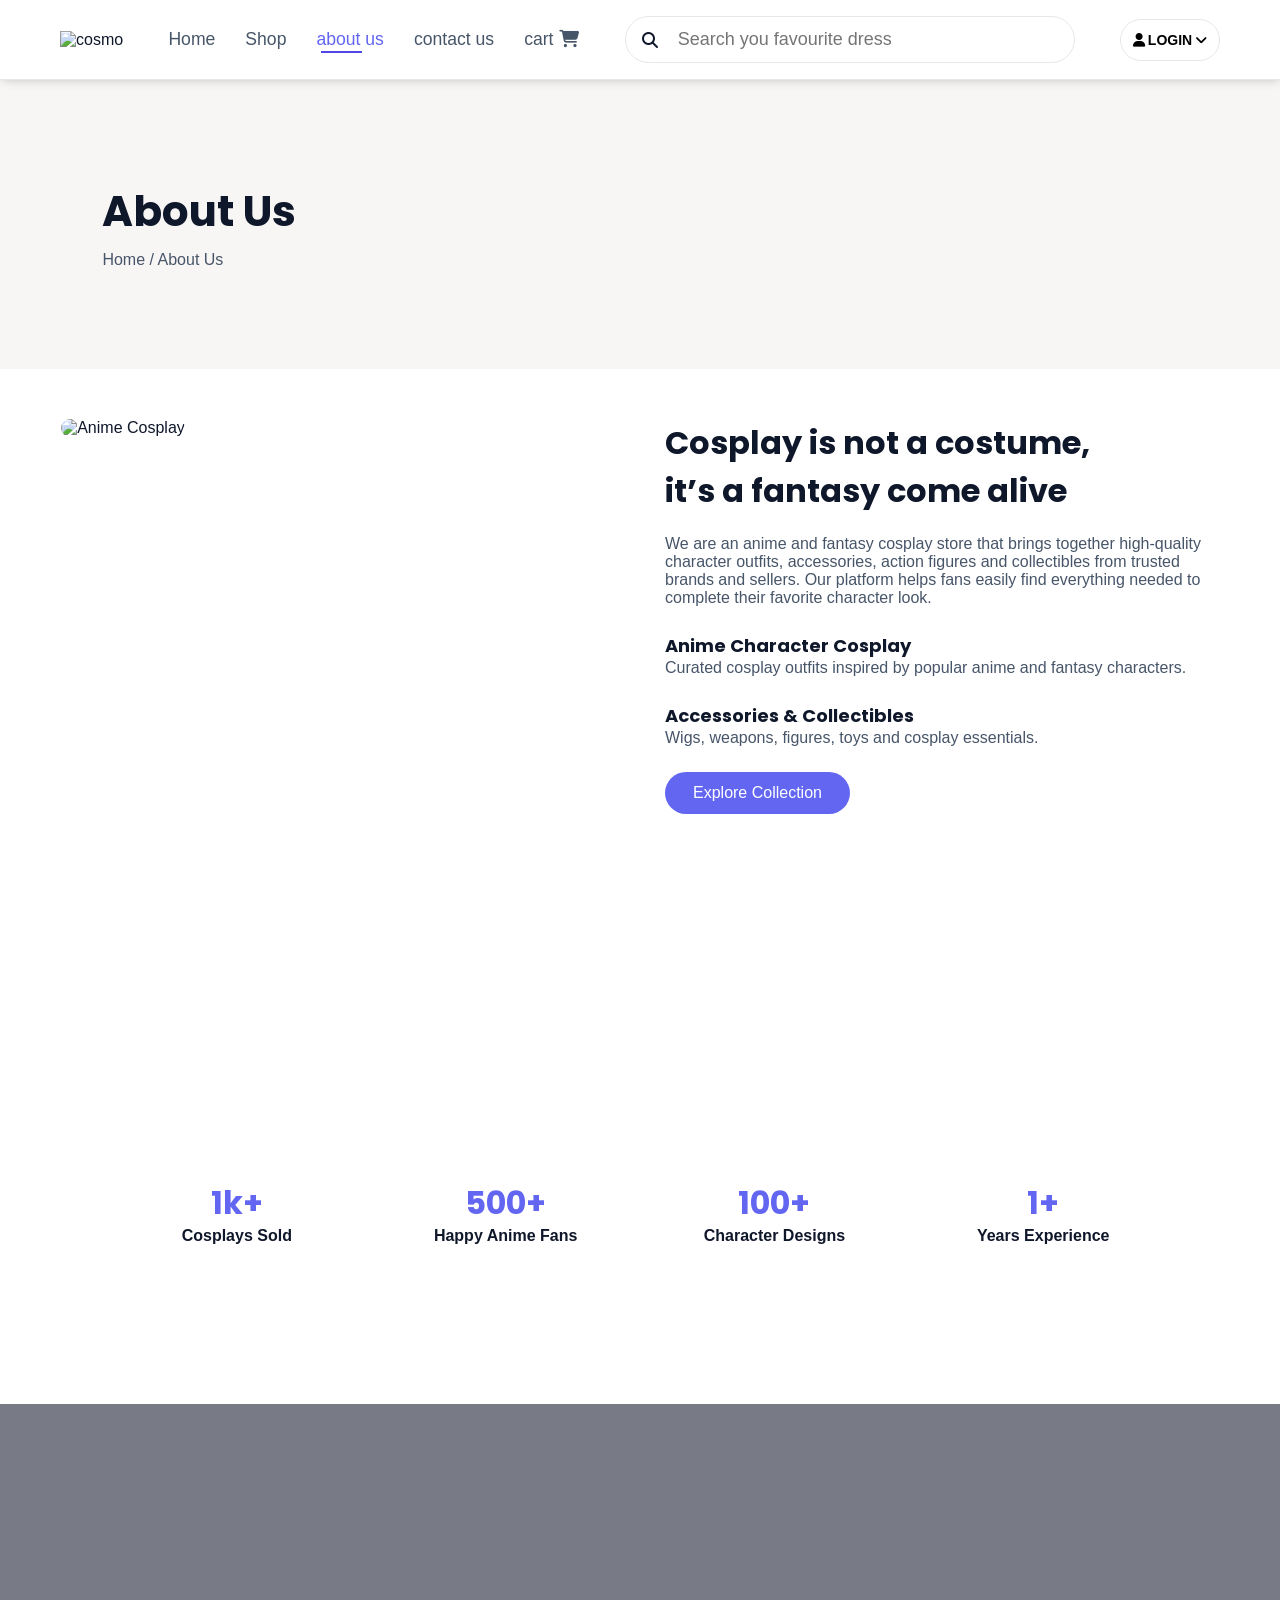
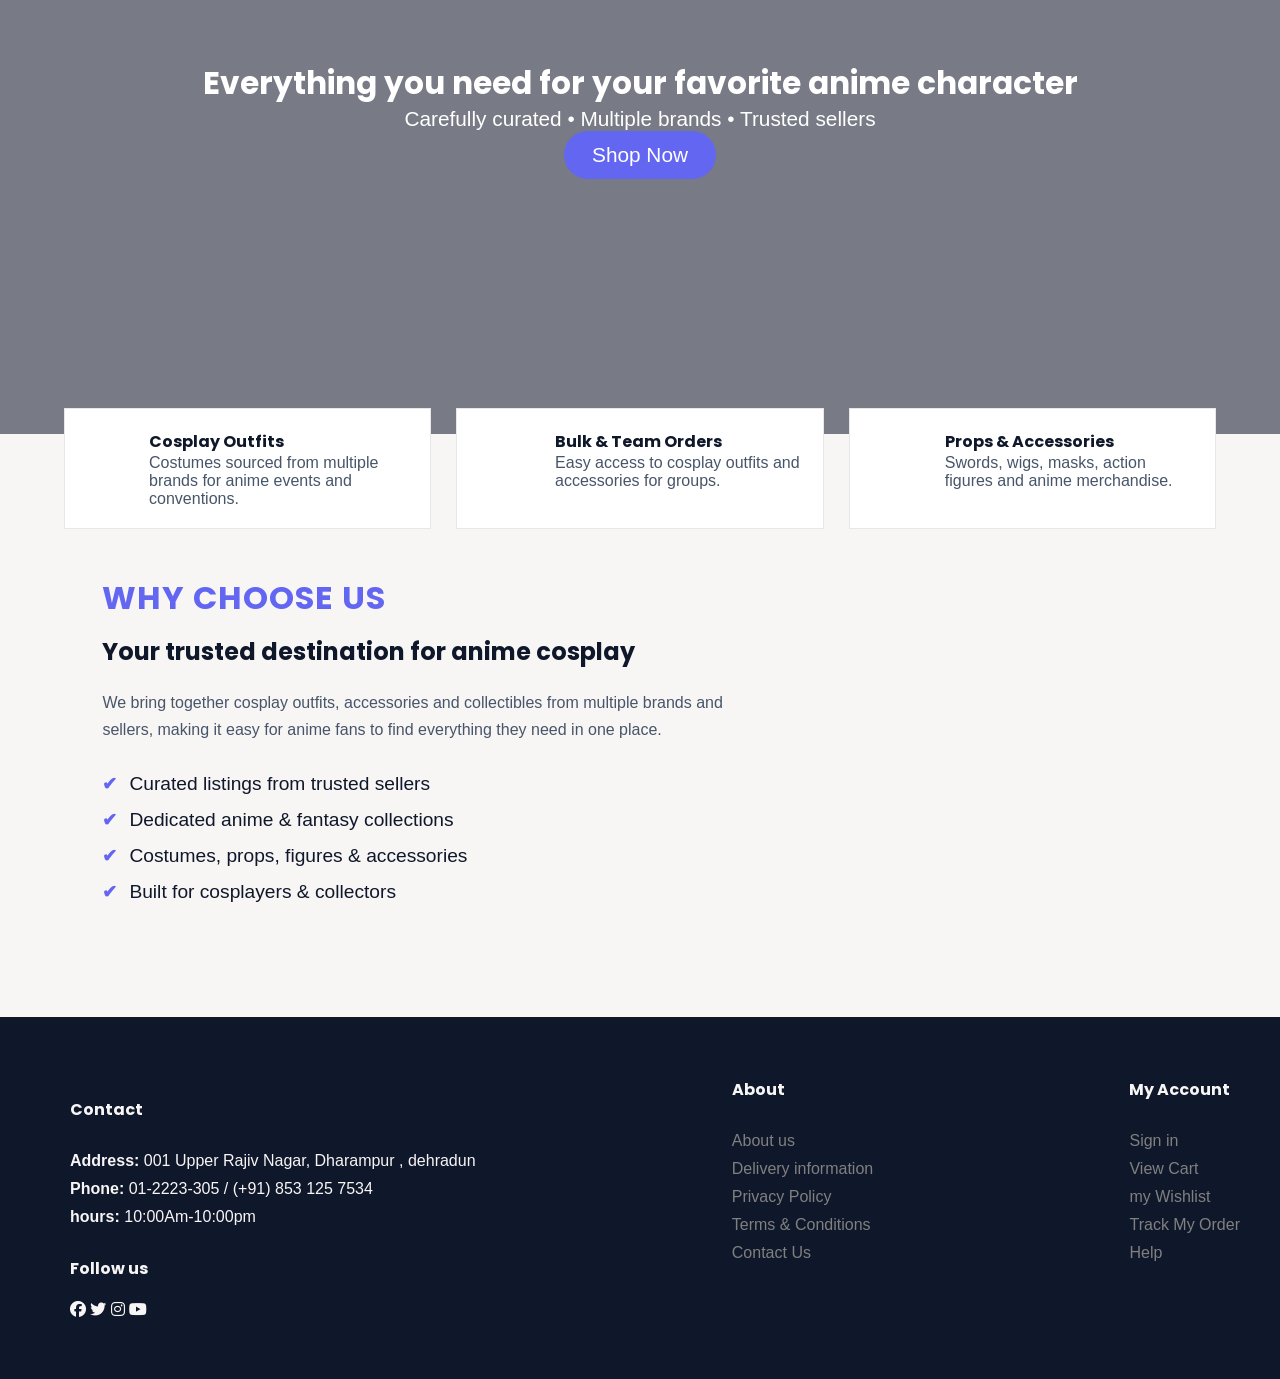
==== about.html @ eea88d0b "Add files via upload" ====
<!DOCTYPE html>
<html lang="en">
<head>
    <meta charset="UTF-8">
    <meta http-equiv="X-UA-Compatible" content="IE=edge">
    <meta name="viewport" content="width=device-width, initial-scale=1.0">
    <title>Document</title>
    
    <link rel="stylesheet" href="styles.css">
    <link rel="stylesheet" href="https://cdnjs.cloudflare.com/ajax/libs/font-awesome/6.4.0/css/all.min.css">
</head>
<body>
  <header>

    <!--Navbar-->
    <nav class="navbar flex">
        <div class="logo">
            <img src="images/cosmo.png" alt="cosmo">
        </div>
        <div class="navcontent">
            <ul class="flex">
             <li><a href="index.html">Home</a></li>
             <li class="dropdown">
              <a href="shop.html">Shop</a>
             <ul class="dropdown-menu">
              <li><a href="shop.html?category=men">Men</a></li>
              <li><a href="shop.html?category=women">Women</a></li>
              <li><a href="shop.html?category=figures">Action Figures</a></li>
              <li><a href="shop.html?category=others">wigs</a></li>
              <li><a href="shop.html?category=others">weapons</a></li>
            </ul>
         </li>                 
             <li><a class="active" href="about.html">about us</a></li>
             <li><a href="contact.html">contact us</a></li>
             <li><a href="cart.html">cart<i class="fa-solid fa-cart-shopping"></i></a></li>
           
            </ul>
        </div>
        <div class="searchbar flex">
            <i class="fa-solid fa-magnifying-glass"></i>
            <input type="text" placeholder="Search you favourite dress">
        </div>

        <div class="user-login">
            <button class="signin-btn btn-normal">
               <i class="fa-solid fa-user"></i>
               Login 
               <i class="fa-solid fa-angle-down"></i>
              </button>
              <div class="signin-content">
                <div class="signup flex">
                  <p>New customer?</p>
                  <button class="btn-normal power-btn">Sign up</button>
                </div>
               </div>
              </div>
              <div class="hamburger">
                <img src="images/hamburger.svg" alt="">
              </div>
    </nav>

</header>
     
<!-- ABOUT HERO -->
<section class="about-hero">
  <h1>About Us</h1>
  <p><a href="index.html"> Home </a>/ <a href="about.html"> About Us</a></p>
</section>

<!-- ABOUT INTRO -->
<section class="about-main-container">
  <div class="about-main">
  <div class="about-image">
    <img src="images/aboutus-img.png" alt="Anime Cosplay">
  </div>
  <div class="about-text">
    <h2>Cosplay is not a costume,<br>it’s a fantasy come alive</h2>

    <p>
      We are an anime and fantasy cosplay store that brings together
      high-quality character outfits, accessories, action figures and
      collectibles from trusted brands and sellers.
      Our platform helps fans easily find everything needed to complete
      their favorite character look.
    </p>

    <div class="about-features">
      <div>
        <h3>Anime Character Cosplay</h3>
        <p>Curated cosplay outfits inspired by popular anime and fantasy characters.</p>
      </div>
      <div>
        <h3>Accessories & Collectibles</h3>
        <p>Wigs, weapons, figures, toys and cosplay essentials.</p>
      </div>

    <a href="shop.html" class="about-btn">Explore Collection</a>
  </div>
  </div>
</div>
</section>

<!-- STATS -->
<section class="about-stats">
  <div>
    <h2>1k+</h2>
    <p>Cosplays Sold</p>
  </div>
  <div>
    <h2>500+</h2>
    <p>Happy Anime Fans</p>
  </div>
  <div>
    <h2>100+</h2>
    <p>Character Designs</p>
  </div>
  <div>
    <h2>1+</h2>
    <p>Years Experience</p>
  </div>
</section>

<!-- SERVICES -->
<section class="about-services">
  <div class="services-banner">
    <h2>Everything you need for your favorite anime character</h2>
    <p>Carefully curated • Multiple brands • Trusted sellers</p>
    <a href="shop.html" class="about-btn">Shop Now</a>
  </div>

  <div class="services-cards">
    <div class="service-card">
      <div class="service-image">
        <img src="images/f4.png" alt="">
      </div>
      <div>
        <h3>Cosplay Outfits</h3>
        <p>Costumes sourced from multiple brands for anime events and conventions.</p>
        
      </div>
    </div>
    
    <div class="service-card">
      <div class="service-image">
        <img src="images/f4.png" alt="">
      </div>
      <div>
      <h3>Bulk & Team Orders</h3>
      <p>Easy access to cosplay outfits and accessories for groups.</p>
    </div>
    </div>
    
    <div class="service-card">
      <div class="service-image">
        <img src="images/f4.png" alt="">
      </div>
      <div>
        <h3>Props & Accessories</h3>
        <p>Swords, wigs, masks, action figures and anime merchandise.</p>

      </div>
    </div>
    
  </div>
</section>

<!-- WHY CHOOSE US -->
<section class="why-choose-split">
  <div class="why-content">
    <h4>WHY CHOOSE US</h4>
    <h2>Your trusted destination for anime cosplay</h2>

    <p>
      We bring together cosplay outfits, accessories and collectibles
      from multiple brands and sellers, making it easy for anime fans
      to find everything they need in one place.
    </p>

    <ul class="why-points">
      <li>
        <span>✔</span>
        Curated listings from trusted sellers
      </li>
      <li>
        <span>✔</span>
        Dedicated anime & fantasy collections
      </li>
      <li>
        <span>✔</span>
        Costumes, props, figures & accessories
      </li>
      <li>
        <span>✔</span>
        Built for cosplayers & collectors
      </li>
    </ul>
  </div>
</section>


<!-- TEAM -->
<!-- <section class="about-team">
  <h2>Managed by anime enthusiasts</h2>

  <div class="team-grid">
    <div class="team-member">
      <img src="images/2 (1).png">
      <h3>Akira</h3>
      <p>Product Curation</p>
    </div>
    <div class="team-member">
      <img src="images/3 (1).png">
      <h3>Yuki</h3>
      <p>Cosplay Styling Support</p>
    </div>
    <div class="team-member">
      <img src="images/1 (1).png">
      <h3>Rohan</h3>
      <p>Accessories & Props Management</p>
    </div>
    <div class="team-member">
      <img src="images/2 (1).png">
      <h3>Akira</h3>
      <p>Product Curation</p>
    </div>
  </div>
  
</section> -->

<footer class="section-padding">
  
  <div class="col">
    <img src="images/cosmo.png" alt="">
  <h4>Contact</h4>
  <p><strong>Address:</strong> 001 Upper Rajiv Nagar, Dharampur , dehradun</p>
 <p><strong>Phone:</strong> 01-2223-305  / (+91) 853 125 7534</p>
 <p><strong>hours:</strong> 10:00Am-10:00pm</p>
 
 <div class="follow">
   <h4>Follow us</h4>
   <div class="icons">
     <i class="fab fa-facebook"></i>
     <i class="fab fa-twitter"></i>
     <i class="fab fa-instagram"></i>
     <i class="fab fa-youtube"></i>
    </div>
  </div>

</div>

<div class="col">
  <h4>About</h4>
  <a href="about.html">About us</a>
  <a href="#">Delivery information</a>
  <a href="#">Privacy Policy</a>
  <a href="#">Terms & Conditions</a>
  <a href="contact.html">Contact Us</a>
</div>
<div class="col">
  <h4>My Account</h4>
  <a href="#">Sign in</a>
  <a href="cart.html">View Cart</a>
  <a href="#">my Wishlist</a>
  <a href="#">Track My Order</a>
  <a href="#">Help</a>
</div>

</footer>

</body>
<script src="script.js"></script>
</html>
---- styles.css ----
@import url('https://fonts.googleapis.com/css2?family=Poppins:wght@300;400;500;600;700&display=swap');

*{
    margin: 0;
    padding: 0;
    box-sizing: border-box;
}
/* :root{
    --bg-main:#ffffff; 
    --bg-section:#f1f4f7;
    --text-main:  #0f172a; 
    --text-secondary: #475569;
    --accent:#7c3aed;
    --accent-hover: #6d28d9;
    --border:#c2c5c7;
} */
:root {
       --white:#ffff;

    --bg-main: #f8f5f5;
    --bg-section: #e9e9ecc7;
    
    --text-main: #0f172a;
    --text-secondary: #475569;
  
    --accent: #6366f1;        /* soft indigo */
    --accent-hover: #4f46e5;
  
    --border: #e5e7eb;
  }
  

body{
    background-color: var(--bg-main);
    color: var(--text-main);
    font-family: 'Inter',sans-serif;
}
a{
    color: var(--text-secondary);
    text-decoration: none;
}
a:hover{
color: var(--accent-hover);
}
h1,h2,h3,h4{
    font-family: 'Poppins',sans-serif;}

.section-padding{
    padding: 40px;
}
.flex{
    display: flex;
    align-items: center;
}
.justifycontent{
    justify-content: center;
}
.power-btn{
    background-color: var(--accent);
    color: var(--bg-main);
}
.btn-normal {
  min-width: 80px;
  padding: 12px;
  border-radius: 12px;
  font-size: 14px;
  font-weight: 600;
  cursor: pointer;
  text-transform: uppercase;
  transition: 0.3s ease;
  border: 1px solid var(--border);
  background-color: var(--bg-main);
  outline: 0;
}
.btn-normal:hover{
    border: 1px solid var(--accent-hover);
    color: var(--white);
}
header{
    position:sticky;
    top: 0;
    z-index: 1000;
    box-shadow: 1px 1px 10px -2px rgb(0 0 0 / 25%);

}
.navbar{
    width: 100%;
    height: 80px;
    justify-content: space-between;
    background-color: var(--white);
    border-bottom: 1px solid var(--border);
    padding: 0px 60px;
}

.logo img{
    width: 100px;
}
.searchbar{
    max-width: 450px;
    flex: 1;
    gap: 10px;
    padding: 12px 16px;
    border: 1px solid var(--border);
    border-radius: 30px;
    background-color: var(--white);
  }
  .searchbar input{
    flex: 1;
    outline:0;
    border:0;
    font-size: 18px;
    padding-left: 10px;
  }
  .navcontent ul{
    width: 100%;
    gap: 30px;
  }
  .navbar ul li{
    list-style: none;
    font-size: 1.1rem;
    font-weight: 500;
  }
  .navbar ul li a:hover,
  .navbar ul li a.active{
    color: var(--accent);
  }
  .navbar ul li a{
    position: relative;  
  }
  .navbar ul li a.active::after,
  .navbar ul li a:hover::after{
    width: 60%;
    content: "";
    height: 2px;
    background-color: var(--accent-hover) ;
    position: absolute;
    bottom: -4px;
    left: 5px;
  }
  
  .navbar .fa-cart-shopping{
    margin-left: 6px;
  }
  .user-login{
    position: relative;
  }
  
  /* dropdown base */
  .dropdown {
    position: relative;
  }
  
  /* menu */
  .dropdown-menu {
    position: absolute;
    top: 100%;
    left: 0;
    background: #fff;
    min-width: 200px;
    padding: 10px 0;
    border-radius: 10px;
    box-shadow: 0 12px 25px rgba(0,0,0,0.12);
    
    opacity: 0;
    visibility: hidden;
    transform: translateY(12px);
    transition: 0.25s ease;
    z-index: 999;
  }
  
  /* links */
  .dropdown-menu li a {
    display: block;
    padding: 10px 18px;
    color: #333;
  white-space: nowrap;
}

.dropdown-menu li a:hover {
  background: #f5f5f5;
}

/* show on hover */
.dropdown:hover .dropdown-menu {
  opacity: 1;
  visibility: visible;
  transform: translateY(0);
}

.signin-btn{
  width: 100px;
  display: flex;
  justify-content: space-between;
  border-radius: 50px;
  align-items: center;
  background-color: var(--white);
}
.signin-content{
  width: 250px;
  display: flex;
    flex-direction: column;
    padding: 10px;
    background-color: var(--bg-main);
    position: absolute;
    right: 0px;
    min-height: 100px;
    border-radius: 5px;

    opacity: 0;
    visibility: hidden;
    transform: translateY(-10px);
    transition: opacity 0.3s ease,transform 0.3 ease;
}
.user-login:hover .signin-content {
    opacity: 1;
    visibility: visible;
    transform: translateY(0);
}
.signin-content .signup{
    justify-content: space-between;
}
.signin-content .signup p{
font-size: 16px;

}
.hamburger{
  display: none;
}


  /* HERO SECTION */
.hero-container {
  width: 100%;
  min-height: 85vh;
  background: linear-gradient(
    135deg,
    #f8f5f5 0%,
    rgba(99, 101, 241, 0.61) 100%
  );
  display: flex;
  align-items: center;
  justify-content: center;
  position: relative;
}

.hero {
  width: 100%;
  height: 100%;
  display: flex;
  align-items: center;
  justify-content: space-between;
  gap: 40px;
  padding: 0 8%;
}

.hero-content {
  flex: 1;
}

.hero-content h2 {
  font-size: 28px;
  font-weight: 500;
  color: #6366f1;
  margin-bottom: 10px;
  text-transform: uppercase;
  letter-spacing: 1px;
}

.hero-content h1 {
  font-size: 52px;
  font-weight: 700;
  color: #0f172a;
  margin-bottom: 20px;
}

.hero-content p {
  font-size: 16px;
  color: #475569;
  line-height: 1.6;
  margin-bottom: 30px;
  max-width: 450px;
}
.hero-content button{
background-color: var(--accent);
color: var(--white);
}

.btn-normal:hover {
  background: #4f46e5;
  transform: translateY(-3px);
}

/* RIGHT IMAGE */
.hero-model {
  flex: 1;
  display: flex;
  justify-content: center;
}

.hero-model img {
  width: 100%;
  max-width: 450px;
  height: auto;
  object-fit: contain;
}
.hero-marquee {
  position: absolute;
  bottom: 15px;
  width: 100%;
  overflow: hidden;
  background: rgba(99, 101, 241, 0.068);
  border-top: 1px solid var(--border);
  padding: 10px 0;
}

.marquee-content {
  display: inline-block;
  white-space: nowrap;
  animation: scroll 18s linear infinite;
  font-size: 14px;
  color: var(--text-main);
  letter-spacing: 1px;
}

@keyframes scroll {
  from {
    transform: translateX(100%);
  }
  to {
    transform: translateX(-100%);
  }
}


/* .hamburger{
  display: none;
} */
.hamburger img{
  width: 100%;
}

  .category-container{
      background-color: var(--bg-section);
      width: 100%;
      height: 60vh;
      text-align: center;
      overflow: hidden;    
      position: relative;
    }
.category-viewport{
        width: 100%;
        height: 100%;
        overflow-x: hidden;
}
    .category-container h2{
        font-size: 2rem;
        color: var(--accent);
    }
    .categories{
        width: 100%;
        display: flex;
        align-items: center;
        justify-content: center;
        gap: 20px;
        flex-wrap: nowrap;  /* 🔥 ensures no wrapping */
        transition: transform 0.6s ease;
        padding: 20px 0px;
    }
    
    .cat-card{
        width: 250px;
    height: 250px;
    overflow: hidden;
    position: relative;
    flex-shrink: 0;
    transition: transform 0.3s ease;
}
.cat-card:hover{
    transform: translateY(-5px);
    box-shadow: 3px 15px 10px rgba(0, 0, 0, 0.548);
}
.cat-card:hover h4{
backdrop-filter: none;
}
.cat-card img{
    width: 100%;
    height: 100%;
    object-fit: cover;
    display: block;
}
.cat-card h4{
    bottom: 4px;
    width: 100%;
    background-color: #f1f4f738;
    backdrop-filter: blur(2px);
    font-size: 1.5rem;
    padding: 20px 0px;
    position: absolute;
    font-weight: bold;
}
.enter {
transform: translateX(100%);
}
.active {
    transform: translateX(0);
  }
.exit{
    transform: translateX(-100%);
}
.jump-btns{
    position: absolute;
    bottom: 20px;
    left: 45%;
    display: flex;
    align-items: center;
    justify-content: center;
    gap: 10px;
}
.jump-btns button{
    width: 20px;
    height: 20px;
    border-radius: 50%;
    border: 1px solid var(--border);
    background: var(--bg-main);
    transition: background-color 0.4 ease;
}
.jump-btns button.active-btn{
    background-color: grey;
}


/* ===============================
   PRODUCT SECTION LAYOUT
================================ */

#product-section {
    width: 100%;
    display: flex;
    flex-direction: column;
    gap: 2rem;
    background-color: var(--bg-main);
  }
  
  #product-section > h2 {
    font-size: 2rem;
  }
  
  #product-section > h2 span {
      font-size: 1rem;
    color: #ff8d00;
  }
  
  /* ===============================
     MAIN CONTAINER (30% / 70%)
  ================================ */
  
  #product-section .product-container {
    width: 100%;
    height: 125vh;
    display: grid;
    grid-template-columns: 1.5fr 4fr;
    gap: 20px;
  }
  
  /* ===============================
     POSTER COLUMN (30%)
  ================================ */
  
  #product-section .poster {
    display: flex;
    flex-direction: column;
    gap: 1.5rem;
    padding: 20px;
  }
  
  #product-section .subposter {
    background: linear-gradient(135deg, #1c1c1c, #3a3a3a);
    color: #fff;
    border-radius: 18px;
    padding: 2rem;
    position: relative;
    overflow: hidden;
    flex: 1;
  }
  #product-section .subposter:hover button{
      background-color: var(--accent-hover);
      color: var(--bg-main);
      border: 0;
      outline: 0;
  }
  #product-section .subposter2 {
    background: linear-gradient(135deg, #7b2ff7, #f107a3);
    text-align: center;
    display: flex;
    flex-direction: column;
    justify-content: center;
    font-size: 1.8rem;
  }
  
  #product-section .poster-image img {
    width: 210px;
    position: absolute;
    right: -4%;
    bottom: 0;
  }
 
  .poster-content{
      position: absolute;
      z-index: 1;
  }
.subposter h1 {
    font-size: 3.5rem;
    opacity: 0.5;
  }
  
  .poster-content h2 {
    font-size: 1.6rem;
  }
  
  .poster-content span {
    color: rgb(250, 11, 11);
  }
  
  .poster-content p {
    margin: 0.5rem 0 1rem;
    opacity: 0.9;
  }
  
  /* ===============================
     PRODUCTS COLUMN (70%)
  ================================ */
  
  #product-section .products {
    height: 100%;
    padding: 10px;
    border-radius: 30px;
    overflow-x: hidden;
    position: relative;
  }
  .slide-btns{
      position: absolute;
      top: 40%;
      right: 0;
      display: flex;
      flex-direction: column;
      gap: 10px;
  }
  .slide-btns button{
      width: 30px;
      height: 30px;
      border-radius: 50%;
      border: 0;
      background-color: var(--accent-hover);
      color: var(--bg-main);
  }

  /* 4 PRODUCTS PER ROW */
  #product-section .subcontainer {
    display: grid;
    grid-template-columns: repeat(3, 1fr);
    gap: 1rem;
    padding: 10px;
    align-items: stretch;
    transition: transform 1s ease;
  }
  
  /* ===============================
     PRODUCT CARD (UNCHANGED STRUCTURE)
  ================================ */
  
  .product-card {
    width: 260px;
    min-width: 200px;
    min-height: 200px;
    height: 380px;
  
    display: flex;
    flex-direction: column;  
    /* background-color: rgb(252, 247, 247); */
    /* box-shadow: 20px 20px 34px rgb(0 0 0 / 6%); */
    border: 1px solid var(--border);
    
    position: relative;
    transition: transform 0.5s ease, box-shadow 1 ease;
}
.product-card:hover{
  transform: translateY(-5px);
    box-shadow: 5px 10px 10px var(--border);
    cursor: pointer;
}

   
  
  /* IMAGE */
  .product-card .product-image {
    height: 65%;
    /* padding: 10px; */
    overflow: hidden;
  }
  
  .product-card img {
    width: 100%;
    height: 100%;
    object-fit: cover;
    transition: 0.4s ease;

  }
  .product-card:hover img{
  transform: scale(1.05);
  }
  /* CONTENT */
  .product-card .product-content {
    height: 45%;
    display: flex;
    flex-direction: column;
    padding: 10px;
    gap: 4px;
  }
  
  .product-card .product-content h6 {
    font-size: 14px;
    color: #777;
  }
  .product-content span,
  .item-card p span{
    font-size: 14px;
    text-decoration: line-through;
    color: red;
    display: inline-block;
    margin-right: 5px;
  }
  .product-card .product-content .star {
    display: flex;
    align-items: center;
    gap: 3px;
    padding: 5px 0px;
  }
  .star .fa-star{
 font-size: 12px;
  }
  
  .product-card .product-content h4 {
    font-size: 1rem;
  }
  
  /* BUTTONS */
  .product-card .btns {
    display: flex;
    gap: 5px;
    position: absolute;
    bottom: 5px;
    left: 5%;
    width: 90%;
  }
  
  .product-card .btns button {
    flex: 1;
    padding: 10px 0px;
    font-size: 0.8rem;
  }
  .product-card .btns button:nth-child(1) {
background-color: #ff8c0080;
  }
  
  .product-card button:hover {
    border: 0;
    background-color: #ff8c0080;
  }
  
               

.banner{
    background:url("images/cosmo-banner.jpg");
    background-position: 0 75%;
    background-repeat: no-repeat;
    background-size: cover;
    height: 50vh;
    margin: 0px 20px 40px;
    border-radius: 30px;
    display: flex;
    justify-content: center;
    align-items: center;
    text-align: center;
}

.banner .banner-content{
    width: 70%;
    display: flex;
    flex-direction: column;
    gap: 10px;
}
.banner .banner-content h1{
    font-family: 'Poppins' sans-serif;
    font-size: 3rem;
    font-weight: 700;
    color: var(--bg-main);
}
.banner .banner-content p{
    font-size: 1.3rem;
    font-weight: 500;
    color: var(--bg-section);
}
.banner:hover button{
background-color: var(--accent-hover);
    color: var(--bg-main);
    border: 0;
}

/* Newsletter Section */
.newsletter-section {
  display: flex;
  align-items: center;
  justify-content: space-around;
  /* background: linear-gradient(135deg, #b43aed, #1e1b4b); */
  background:rgba(99, 101, 241, 0.336);
  color: #fff;
  gap: 2rem;
  flex-wrap: wrap;
}

.newsletter-content {
  flex: 1;
  max-width: 500px;
}

.newsletter-content h2 {
  font-size: 2rem;
  margin-bottom: 1rem;
}

.newsletter-content p {
  font-size: 1rem;
  margin-bottom: 1.5rem;
  line-height: 1.5;
}

.newsletter-form {
  display: flex;
  gap: 0.5rem;
}

.newsletter-form input {
  flex: 1;
  padding: 0.8rem 1rem;
  border-radius: 8px;
  border: none;
  outline: none;
  font-size: 1rem;
}

.newsletter-form button {
  padding: 0.8rem 1.5rem;
  border: none;
  border-radius: 8px;
  background-color: #fff;
  color: #b43aed;
  font-weight: 600;
  cursor: pointer;
  transition: 0.3s;
}

.newsletter-form button:hover {
  background-color: #f3f3f3;
}

.newsletter-image {
  flex: 1;
  max-width: 200px;
  height: 50%;
  overflow: hidden;
  text-align: center;
}

.newsletter-image img {
  width: 100%;
  height: 100%;
  object-fit: cover;
  border-radius: 15px;
}

.section-title {
    color: #fff;
    font-size: 2.2rem;
    margin-bottom: 40px;
    text-align: center;
    letter-spacing: 1px;
}

#new-arrival {
  padding: 10px 20px 40px;
  text-align: start;
}

.section-title {
    font-size: 26px;
  color: var(--text-main);
  margin-bottom: 35px;
}

/* CONTAINER - FLEX (NO GRID) */
.newproduct-container {
  display: flex;
  gap: 20px;
  flex-wrap: nowrap;
  overflow-x: hidden;
}

/* CARD */
.newproduct-card {
  flex-shrink: 0;
  width: 250px;              /* Smaller width */
  height: 400px;             /* Balanced height */
  background: var(--white);
  border: 1px solid var(--border);
  border-radius: 14px;
  overflow: hidden;
  position: relative;
  display: flex;
  flex-direction: column;
  transition: 0.3s ease;
}

.newproduct-card:hover {
  transform: translateY(-6px);
  box-shadow: 0 8px 20px rgba(0,0,0,0.08);
}

/* IMAGE (70%) */
.newproduct-image {
  height: 80%;
  overflow: hidden;
}

.newproduct-image img {
  width: 100%;
  height: 100%;
  object-fit: cover;
  transition: 0.4s ease;
  display: block;
}

.newproduct-card:hover img {
  transform: scale(1.05);
}

/* CONTENT (30%) */
.newproduct-content {
  height: 30%;
  padding: 12px;
  display: flex;
  flex-direction: column;
  justify-content: center;
}

.newproduct-content span {
  font-size: 12px;
  color: var(--text-secondary);
}

.newproduct-content h4 {
  font-size: 15px;
  color: var(--text-main);
  margin-top: 4px;
}

/* BADGE */
.badge {
  position: absolute;
  top: 10px;
  left: 10px;
  background: var(--accent);
  color: var(--white);
  font-size: 11px;
  padding: 4px 10px;
  border-radius: 20px;
  font-weight: 500;
}



footer{
    display: flex;
    justify-content: space-between;
    flex-wrap: wrap;
    padding: 20px 60px;
    background-color: var(--text-main);
    color: var(--bg-main);
  }
  footer .appbtn{
    display: flex;
    align-items: center;
    margin: 10px 0px;
    gap: 5px;
  }
  footer button{
  color: black;
  border: 1px solid #088178;
  border-radius: 3px;
  }
  footer .col{
    display: flex;
    flex-direction: column;
    align-items: flex-start;
    margin-bottom: 20px;
    margin-left: 30px;
    gap: 10px;
  }
  footer img{
    width: 100px;
    margin-bottom: 10px;
  }
  footer a{
    text-decoration: none;
    color: grey;
  }
  footer h4{
    margin: 20px 0px;
  }
  footer .copyright{
    width: 100%;
    text-align: center;
    margin-top: 30px;
  }

/* =====================================================
   TABLET RESPONSIVE (max-width: 992px)
   Layout changes happen here
===================================================== */
@media (max-width: 992px) {

  .section-padding {
    padding: 30px;
  }

  /* NAVBAR */
  .navbar {
    padding: 0 30px;
  }

  .searchbar {
    display: none;
  }

  .navcontent ul {
    gap: 20px;
  }

  /* HERO */
  .hero-container{
    min-height: 40vh;
  }
  .hero {
    padding: 40px;
    gap: 25px;
  }

  .hero-content h1 {
    font-size: 38px;
  }

  .hero-content h2 {
    font-size: 22px;
  }

  .hero-content p {
    font-size: 15px;
  }

  .hero-model img {
    max-width: 350px;
  }
  .hero-marquee {
bottom: 0;
padding: 0;
  }
  /* CATEGORY */
  .category-container {
    height: auto;
    padding: 10px;
  }
  .categories{
    justify-content: start;
  }
  .cat-card {
    width: 200px;
    height: 200px;
  }

  .cat-card h4 {
    font-size: 1.2rem;
  }
  .jump-btns{
    bottom: 0;
  }

  /* PRODUCT SECTION */
  #product-section .product-container {
    grid-template-columns: 1fr;
    height: auto;
  }
  #product-section .poster {
    display: flex;
    height: 40vh;
  }
  #product-section .poster-image img {
    width: 260px;
    right: 5%;
  }
  .subposter h1 {
    font-size: 10.5rem;
  }
  #product-section .subposter2 {
    display: none;
  }

  #product-section .subcontainer {
    grid-template-columns: repeat(2, 1fr);
  }

  .product-card {
    width: 100%;
    height: 450px;
  }
  .product-card .product-image{
    height: 80%;
  }
  .product-card .product-content{
    height: 35%;
  }
  .product-card .product-content .star {
    display: none;
  }
  .slide-btns {
    position: absolute;
    right: 10px;
    bottom: 0px;
    top: unset;
    left: unset;
    flex-direction: row-reverse;
  } 
  /* BANNER */
  .banner {
    height: 40vh;
    background-position: center;
  }

  .banner .banner-content h1 {
    font-size: 2rem;
  }

  .banner .banner-content p {
    font-size: 1.1rem;
  }

  /* NEWSLETTER */
  .newsletter-section {
    flex-direction: column;
    text-align: center;
  }

  .newsletter-image {
    display: none;
  }

  .newsletter-form {
    width: 100%;
    margin: 0;
  }

  /* NEW ARRIVAL */
  .newproduct-container {
    flex-wrap: wrap;
    justify-content: center;
  }

  .newproduct-card {
    width: 45%;
  }

  /* FOOTER */
  footer {
    padding: 30px;
    gap: 20px;
  }
}



  @media (max-width: 576px) {

    .section-padding {
      padding: 20px;
    }
  
    /* NAVBAR */
    .navbar {
      padding: 0 20px;
    }

.hamburger {
  display: block;
  cursor: pointer;
  z-index: 1100;
}

/* Hide nav initially */
.navcontent {
  position: fixed;
  top: 0;
  right: -100%;
  width: 200px;
  height: 50vh;
  background: var(--white);
  flex-direction: column;
  padding-top: 80px;
  transition: right 0.6s ease;
  box-shadow: 5px 0 15px rgba(0,0,0,0.1);
}

/* Stack nav items */
.navcontent ul {
  flex-direction: column;
  gap: 20px;
  align-items: flex-start;
  padding-left: 20px;
}

/* When active */
.active-navbar {
  right: 0;
}

.user-login {
  display: none;
}
  
    .hero-container {
      padding: 0px 5%;
    }
  .hero{
    flex-direction: column;
    padding: 20px;
  }
    .hero-content h1 {
      font-size: 30px;
    }
  
    .hero-content h2 {
      font-size: 18px;
    }
  
    .hero-content p {
      font-size: 14px;
    }
    .hero-model img {
      max-width: 280px;
    }
  
  
    /* CATEGORY */
    .category-container h2{
     font-size: 1.7rem;
    }
    .categories{
      gap: 10px;
  }
  
  .cat-card{
      width: 150px;
  height: 150px;
}
.cat-card h4 {
  bottom: 2px;
  font-size: 1rem;
  padding: 10px 0px;

}
    /* PRODUCT SECTION */
    #product-section .poster-image img {
      width: 200px;
      right: 0;
    }
  .subposter h1{
    font-size: 3.5rem;
  }
    #product-section .subcontainer {
      grid-template-columns: 1fr;
    }
    #product-section > h2 {
      font-size: 1.7rem;
  }
  
    /* BANNER */
    .banner {
      height: 30vh;
      padding: 0px 20px;
      margin: 0;
      border-radius: 0;
    }
    .banner .banner-content {
      width: 100%;
      gap: 15px;
    }
    .banner .banner-content h1 {
      font-size: 1.3rem;
    }
    .banner .banner-content p {
      font-size: 0.9rem;
    }
    .btn-normal {
      min-width: 60px;
      padding: 10px 5px;
    }
    .newproduct-container {
      flex-direction: column;
    }
    .newproduct-card {
      width: 100%;
      height: 100%;
    }
    /* FOOTER */
    footer {
      flex-direction: column;
      padding: 20px;
    }
  
  }
  
  #navbar.active{
    right: 0px;
  }

/* ================= SHOP HERO ================= */
.shop-hero {
  height: 35vh;
  background: linear-gradient(
      rgba(0, 0, 0, 0.45),
      rgba(0, 0, 0, 0.45)
    ),
    url("images/shop-banner1.jpg");
  background-position: center;
  background-size: cover;
  background-repeat: no-repeat;

  display: flex;
  align-items: center;
  padding: 0 50px;
  margin: 30px 50px;

  border-radius: 24px;
  color: var(--white);
}

.shophero-content {
  max-width: 600px;
  display: flex;
  flex-direction: column;
  gap: 8px;
}

/* ================= TITLE + SORT ================= */
.shop-title {
  display: flex;
  justify-content: space-between;
  align-items: center;
  padding: 20px 50px;
}

.shop-title .sort-selection {
  padding: 10px 16px;
  border-radius: 30px;
  border: 1px solid var(--border);
  background: var(--white);
  cursor: pointer;
}

/* ================= MAIN SHOP SECTION ================= */
.shop-section {
  display: grid;
  grid-template-columns: 260px 1fr;
  gap: 30px;
  padding: 0 50px 40px;
}

/* ================= FILTER PANEL ================= */
.mobile-filter{
  display: none;
}
.filter-head {
  display: flex;
  justify-content: space-between;
  align-items: center;
}
.filter-head img{
  width: 25px;
 display: none;
}
.shop-section .filter {
  background: var(--white);
  padding: 25px 20px;
  border-radius: 18px;
  box-shadow: 0 10px 25px rgba(0, 0, 0, 0.05);

  display: flex;
  flex-direction: column;
  gap: 20px;
}

.filter .filter-blocks,
.options {
  display: flex;
  flex-direction: column;
  gap: 12px;
}

.filter-category .category-header {
  display: flex;
  justify-content: space-between;
  align-items: center;
}

.options {
  padding-left: 10px;
}

.filter-option {
  display: flex;
  align-items: center;
  gap: 10px;
  font-size: 0.95rem;
}

.filter-option input[type="checkbox"] {
  transform: scale(1.1);
  accent-color: var(--accent);
  cursor: pointer;
}

.filter-blocks button {
  padding: 12px;
  border-radius: 30px;
  border: none;
  background: var(--accent);
  color: var(--white);
  font-weight: 600;
  cursor: pointer;
  transition: 0.2s ease;
}

.filter-blocks button:hover {
  background: var(--accent-hover);
}

/* ================= PRODUCT COLLECTION ================= */
.shop-section .shop-collection {
  background: var(--white);
  padding: 30px;
  border-radius: 18px;
  box-shadow: 0 10px 25px rgba(0, 0, 0, 0.05);
}

.shop-collection .shop-container {
  display: grid;
  grid-template-columns: repeat(auto-fill, minmax(230px, 1fr));
  gap: 25px;
}

/* ================= PRODUCT CARD ================= */
.shop-container .item-card {
  background: var(--white);
  overflow: hidden;
  transition: 0.3s ease;
}

.shop-container .item-card:hover {
  transform: translateY(-6px);
  box-shadow: 0 12px 25px rgba(0, 0, 0, 0.08);
}

.item-card .item-image {
  aspect-ratio: 3/4;
  overflow: hidden;
}

.item-image img {
  width: 100%;
  height: 100%;
  object-fit: cover;
  transition: 0.3s ease;
}

.item-card:hover img {
  transform: scale(1.05);
}

.item-card .item-content {
  padding: 18px;
  display: flex;
  flex-direction: column;
  gap: 3px;
}
.item-card .star .fa-star{
  font-size: 10px;
  color: #ff8d00;
}

.item-content h4 {
  white-space: nowrap;
  overflow: hidden;
  text-overflow: ellipsis;
  font-size: 0.95rem;
}

/* ================= PAGINATION ================= */
.pagination {
  display: flex;
  justify-content: center;
  align-items: center;
  gap: 20px;
  padding: 40px 0 20px;
}

.pagination #prev,
.pagination #next,
.pages button {
  padding: 8px 14px;
  border-radius: 8px;
  background: var(--white);
  border: 1px solid var(--border);
  cursor: pointer;
  transition: 0.2s ease;
}

.pages {
  display: flex;
  gap: 8px;
}

.pages button {
  width: 36px;
  height: 36px;
}

.pagination button:hover {
  background: var(--accent);
  color: var(--white);
  border-color: var(--accent);
}

.pages button.active {
  background: var(--accent);
  color: var(--white);
  border-color: var(--accent);
}

.pagination .disabled {
  opacity: 0.4;
  pointer-events: none;
}
/* ========================= */
/* TABLET (≤ 992px) */
/* ========================= */
@media (max-width: 992px) {

  .shop-hero {
    margin: 20px;
    padding: 0 30px;
    height: 18vh;
  }

  .shop-title {
    padding: 20px;
  }

  .shop-section {
    grid-template-columns: 1fr;
    padding: 0 20px 40px;
    position: relative;
  }
  .mobile-filter{
    display: block;
    min-height: 60px;
  }
  #mobile-filter{
    font-size: 2rem;
  }
  .filter-head img {
    width: 35px;
    display: block;
  }

  /* Filter moves on top */
  .shop-section .filter {
    position: absolute;
    left: -100%;
    top: 0;
    width: 60%;
    height: 55vh;
    overflow-y: scroll;
    padding: 20px;
    border-radius: 14px;
  }

  .shop-collection .shop-container {
    grid-template-columns: repeat(2, minmax(200px, 1fr));
    gap: 20px;
  }
}


@media (max-width: 576px) {

  .shop-hero {
    height: 20vh;
    padding: 0 20px;
    border-radius: 18px;
    background-position: unset;
  }

  .shophero-content {
    width: 100%;
    font-size: 0.9rem;
  }
  .shophero-content p{
    display: none;
  }

  .shop-title {
    flex-direction: column;
    align-items: flex-start;
    gap: 12px;
    padding: 20px;
  }

  .shop-title .sort-selection {
    width: 100%;
  }

  .shop-section {
    padding: 0 15px 30px;
    gap: 20px;
    position: relative;
  }
  .filter-head img{
    display: block;
  }

  .shop-section .filter {
    width: 50%;
    height: 40vh;
  }
  #mobile-filter{
    font-size: 1rem;
  }
  .filter-head img {
    width: 25px;
  }
  .mobile-filter{
    height: 100%;
    min-height: 40px;
    display: flex;
    align-items: center;
  }

.shop-section .shop-collection {
    padding: 0;
    border-radius: 14px;
  }

  .shop-collection .shop-container {
    grid-template-columns: repeat(2, minmax(160px, 1fr));
    gap: 15px;
  }

  .item-card .item-content {
    padding: 14px;
  }

  .item-content h4 {
    font-size: 0.85rem;
  }

  .pagination {
    gap: 10px;
  }

  .pages {
    flex-wrap: wrap;
    justify-content: center;
  }
}


/* ================= ABOUT HERO (LIGHT) ================= */
.about-hero {
  background: url("images/aboutus-hero.png") center top/cover;
  background-repeat: no-repeat;
  padding: 100px 8%;
}

.about-hero h1 {
  font-size: 42px;
  color: var(--text-main);
}

.about-hero p {
  margin-top: 8px;
  color: var(--text-secondary);
}

/* ================= ABOUT MAIN (LIGHT) ================= */
.about-main-container{
  background: var(--white);
  padding: 40px 4%;
  height: 90vh;
}
.about-main{
  height: 100%;
  padding:10px;
  display: grid;
  grid-template-columns: 1fr 1fr;
  gap: 50px;
}
.about-image{
  width: 100%;
  height: 100%;
  overflow: hidden;
}
.about-image img {
  width: 100%;
  height: 100%;
  object-fit: cover;
  border-radius: 18px;
}

.about-text h4 {
  color: var(--accent);
  margin-bottom: 10px;
}

.about-text h2 {
  font-size: 32px;
  margin-bottom: 20px;
  color: var(--text-main);
}

.about-text p {
  color: var(--text-secondary);
  margin-bottom: 25px;
}

.about-features div {
  margin-bottom: 15px;
}

.about-features h3 {
  font-size: 18px;
  color: var(--text-main);
}

/* ================= BUTTON ================= */
.about-btn {
  display: inline-block;
  background: var(--accent);
  color: var(--white);
  padding: 12px 28px;
  border-radius: 30px;
  text-decoration: none;
  transition: 0.3s ease;
}

.about-btn:hover {
  background: var(--accent-hover);
  color: var(--text-main);
}

/* ================= STATS (DARK SECTION) ================= */
.about-stats {
  background: var(--white);
  padding: 0px 8% 40px;
  height: 25vh;
  display: grid;
  grid-template-columns: repeat(4, 1fr);
  text-align: center;
}

.about-stats h2 {
  font-size: 2rem;
  color: var(--accent);
}

.about-stats p {
  font-weight: bold;
  color: var(--text-main);
}

/* ================= SERVICES ================= */
.about-services {
  padding: 60px 4%;
  height: 70vh;
  background:
    linear-gradient(rgba(15, 23, 42, 0.55), rgba(15, 23, 42, 0.55)),
    url("images/about-img.jpg") center bottom/ cover;
    position: relative;
    display: flex;
    justify-content: center;
    align-items: center;
    margin-bottom: 40px;
    color: var(--white);
    text-align: center;
    font-size: 1.3rem;
}

/* Light cards */
.services-cards {
  width: 90%;
  display: grid;
  grid-template-columns: repeat(3, 1fr);
  gap: 25px;
  position: absolute;
  bottom: -15%;
}

.service-card {
  display: flex;
  background: var(--white);
  border: 1px solid var(--border);
  padding: 20px;
  text-align: start;
  /* box-shadow: 0px 0px 10px rgba(10, 7, 7, 0.322); */
}
.service-image{
  width: 40%;
}
.service-image img{
  width: 100%;
}
.service-card h3 {
  font-size: 1rem;
  color: var(--text-main);
}

.service-card p {
  font-size: 1rem;
  color: var(--text-secondary);
}

.about-team {
  padding: 90px 4%;
  background: linear-gradient(
    180deg,
    var(--bg-section) 0%,
    var(--bg-main) 100%
  );
  text-align: center;
}

.why-choose-split {
  padding: 100px 8%;
  background: url("images/choos-us.jpg") center top/cover ;
}
.why-content{
  width: 60%;
}

.why-content h4 {
  color: var(--accent);
  margin-bottom: 12px;
  letter-spacing: 1px;
  font-size: 2rem;
}

.why-content h2 {
  font-size: 1.5rem;
  margin-bottom: 20px;
  color: var(--text-main);
}

.why-content p {
  color: var(--text-secondary);
  margin-bottom: 30px;
  line-height: 1.7;
}

/* Points */
.why-points {
  list-style: none;
  padding: 0;
}

.why-points li {
  display: flex;
  align-items: center;
  gap: 12px;
  margin-bottom: 14px;
  color: var(--text-main);
  font-size: 1.2rem;
}

.why-points span {
  color: var(--accent);
  font-weight: 600;
  font-size: 18px;
}

/* Right image */
.why-image img {
  width: 100%;
  border-radius: 26px;
  box-shadow: 0 25px 45px rgba(15, 23, 42, 0.12);
}
@media (max-width: 992px) {

  /* HERO */
  .about-hero {
    padding: 80px 6%;
  }

  .about-hero h1 {
    font-size: 34px;
  }

  /* MAIN SECTION */
  .about-main-container {
    height: auto;
    padding: 40px 6%;
  }

  .about-main {
    grid-template-columns: 1fr;
    gap: 30px;
    height: auto;
  }

  .about-image {
    height: 350px;
  }

  /* STATS */
  .about-stats {
    height: auto;
    grid-template-columns: repeat(2, 1fr);
    gap: 30px;
    padding: 40px 6%;
  }

  /* SERVICES */
  .about-services {
    height: 60vh;
    padding: 80px 6%;
  }

  .services-cards {
    padding: 20px;
    bottom: 0;
    grid-template-columns: repeat(3, 1fr);
  }

  /* TEAM */
  .about-team {
    padding: 70px 6%;
  }
}
@media (max-width: 576px) {

  /* HERO */
  .about-hero {
    padding: 60px 5%;
  }

  .about-hero h1 {
    font-size: 26px;
  }

  .about-hero p {
    font-size: 14px;
  }

  /* MAIN */
  .about-main-container {
    padding: 30px 5%;
  }

  .about-main {
    gap: 20px;
  }

  .about-image {
    height: 350px;
  }

  .about-text h2 {
    font-size: 24px;
  }

  .about-text p {
    font-size: 14px;
  }

  /* FEATURES */
  .about-features h3 {
    font-size: 16px;
  }

  /* STATS */
  .about-stats {
    grid-template-columns: 1fr;
    text-align: center;
    padding: 30px 5%;
  }

  /* SERVICES */
  .about-services {
    font-size: 1rem;
    padding: 70px 5%;
  }

  .services-cards {
      display: none;
  }
  .why-choose-split{
    padding: 20px 8%;
background: var(--bg-section);
  }
  .why-content {
width: 100%;
  }

  /* TEAM */
  .about-team {
    padding: 60px 5%;
  }
}

/* CONTACT page */
.contact-hero {
  background: linear-gradient(rgba(15, 23, 42, 0.65), rgba(15, 23, 42, 0.65)), url("images/cosmo-banner.jpg") center top/cover;
  padding: 80px 20px;
  text-align: center;
  color: var(--white);
}

.contact-hero-content h1 {
  font-size: 3rem;
  margin-bottom: 15px;
}

.contact-hero-content p {
  max-width: 800px;
  margin: 0 auto;
  color: #e5e7eb;
  line-height: 1.6;
}

.contact-padding {
  padding: 60px 8%;
  background: var(--bg-main);
  display: grid;
  grid-template-columns: 2fr 1fr;
  gap: 40px;
}

.form,
.newsletter {
  background: var(--white);
  padding: 30px;
  border-radius: 14px;
  box-shadow: 0 10px 25px rgba(0, 0, 0, 0.05);
}

.form input,
.form textarea,
.newsletter input {
  width: 100%;
  padding: 14px;
  margin-bottom: 15px;
  border-radius: 10px;
  border: 1px solid var(--border);
  font-size: 0.95rem;
  background-color: var(--bg-main);
  outline: none;
}

.form > div {
  display: flex;
  gap: 15px;
}

.form textarea {
  resize: none;
  min-height: 120px;
}

.form input:focus,
.form textarea:focus,
.newsletter input:focus {
  border-color: var(--accent);
}

/* buttons */
.form button,
.newsletter button {
  background: var(--accent);
  color: var(--white);
  border: none;
  padding: 14px;
  width: 100%;
  border-radius: 10px;
  cursor: pointer;
  font-size: 1rem;
  transition: background 0.3s ease;
}

.form button:hover,
.newsletter button:hover {
  background: var(--accent-hover);
}

.cards-grid {
  padding: 60px 8%;
  background: var(--bg-section);
  display: grid;
  grid-template-columns: repeat(auto-fit, minmax(250px, 1fr));
  gap: 25px;
}

.contact-card {
  background: var(--white);
  padding: 30px;
  border-radius: 14px;
  text-align: center;
  border: 1px solid var(--border);
  transition: transform 0.3s ease, box-shadow 0.3s ease;
}

.contact-card:hover {
  transform: translateY(-6px);
  box-shadow: 0 15px 30px rgba(0, 0, 0, 0.08);
}

.contact-card h2 {
  font-size: 1.1rem;
  color: var(--text-main);
  margin-bottom: 10px;
}

.contact-card i {
  color: var(--accent);
  margin-right: 8px;
}

.contact-card p {
  font-size: 0.9rem;
  color: var(--text-secondary);
}

.map {
  padding: 0px 8% 40px;
  background: var(--white);
}
.embed-map-frame {
  width: 100%;
  height: 280px;   /* 👈 smaller height */
  border: 0;
  border-radius: 16px;
}

/* =============================== */
/* TABLET (≤ 992px) */
/* =============================== */
@media (max-width: 992px) {

  .contact-hero-content h1 {
    font-size: 2.3rem;
  }

  .contact-padding {
    grid-template-columns: 1fr;
    padding: 50px 6%;
    gap: 30px;
  }

  .cards-grid {
    padding: 50px 6%;
  }

  .map {
    padding: 0 6% 40px;
  }

  .embed-map-frame {
    height: 250px;
  }
}



/* =============================== */
/* MOBILE (≤ 576px) */
/* =============================== */
@media (max-width: 576px) {

  /* HERO */
  .contact-hero {
    padding: 60px 20px;
  }

  .contact-hero-content h1 {
    font-size: 1.8rem;
  }

  .contact-hero-content p {
    font-size: 0.9rem;
  }

  /* MAIN GRID */
  .contact-padding {
    padding: 40px 4%;
    gap: 25px;
  }

  .form,
  .newsletter {
    padding: 20px;
  }

  /* Make first name / last name stack */
  .form > div {
    gap: 10px;
  }

  .form input,
  .form textarea,
  .newsletter input {
    font-size: 0.9rem;
    padding: 12px;
  }

  .form button,
  .newsletter button {
    padding: 12px;
    font-size: 0.95rem;
  }

  /* CARDS */
  .cards-grid {
    padding: 40px 5%;
    gap: 20px;
  }

  .contact-card {
    padding: 20px;
  }

  .contact-card h2 {
    font-size: 1rem;
  }

  .contact-card p {
    font-size: 0.85rem;
  }

  .map {
    padding: 0 5% 30px;
  }

  .embed-map-frame {
    height: 220px;
    border-radius: 12px;
  }
}

.product-display{
  max-width: 1200px;
  width: 100%;
  height: 90vh;
  padding: 20px 40px;
  display: flex;
  gap: 40px;
}
.product-images{
  width: 50%;
  border-radius: 20px;
  position: relative;
}
.main-image{
  width: 100%;
  height: 100%;
  border-radius: 20px;
  overflow: hidden;
}
.main-image img{
  width: 100%;
  height: 100%;
  display: block;
object-fit: cover;
}
.product-subimages{
  width: 540px;
  height: 200px;
  position: absolute;
  bottom: -40px;
  display: flex;
  align-items: center;
  justify-content: center;
  gap: 20px;
  overflow: hidden;
  opacity: 0.9;
}


.product-header{
  padding: 20px 60px 0px;
  font-size: 1rem;
  color: var(--text-secondary);
}

.product-subimages img{
  width: 160px;
  height: 170px;
  object-fit: cover;
  border-radius: 15px;
  cursor: pointer;
  border: 1px solid var(--border);
  transition: all 0.3s ease;
}

.product-subimages img:hover{
  border-color: var(--accent);
  transform: scale(1.05);
  opacity: 1.1;
}

.product-alldetails{
  width: 50%;
  display: flex;
  flex-direction: column;
  gap: 25px;
}

.prod-details{
  display: flex;
  flex-direction: column;
  gap: 10px;
}

.prod-details span{
  width: fit-content;
  padding: 8px 18px;
  font-size: 0.85rem;
  border-radius: 20px;
  background: var(--bg-section);
  border: 1px solid var(--border);
}

.prod-details h1{
  font-size: 2.2rem;
  line-height: 1.2;
}

.prod-details p{
  font-size: 1.8rem;
  font-weight: 600;
  color: var(--accent);
}

.size span{
  font-size: 1rem;
  margin-bottom: 10px;
  display: inline-block;
  font-weight: 500;
}

.size-btns{
  display: flex;
  flex-wrap: wrap;
  gap: 12px;
}

.size-btns button{
  min-width: 70px;
  height: 50px;
  border-radius: 25px;
  background: var(--white);
  border: 1px solid var(--border);
  font-size: 1rem;
  cursor: pointer;
  transition: all 0.25s ease;
}

.size-btns button:hover{
  border-color: var(--accent);
  color: var(--accent);
}

.size-btns button:focus{
  background: var(--accent);
  color: var(--white);
  outline: none;
}

#add-to-cart{
  width: 100%;
  padding: 18px;
  font-size: 1.2rem;
  font-weight: 600;
  border-radius: 35px;
  border: none;
  background: var(--accent);
  color: var(--white);
  cursor: pointer;
  transition: transform 0.2s ease, box-shadow 0.2s ease;
}

#add-to-cart:hover{
  transform: translateY(-2px);
  box-shadow: 0 10px 25px rgba(0,0,0,0.15);
}

.description,
.shipping-details{
  padding: 20px;
  background: var(--bg-section);
  border-radius: 20px;
  border: 1px solid var(--border);
}

.description h3,
.shipping-details h3{
  margin-bottom: 10px;
  font-size: 1.2rem;
}

.description p{
  line-height: 1.6;
  color: var(--text-secondary);
}

.ratings-section{
  padding: 20px 4%;
}
.rate-rev-container{
  display: grid;
  grid-template-columns: 1.5fr 1fr;
  gap: 20px;
}
.ratings{
  display: grid;
  grid-template-columns: 1fr 1fr;
  gap: 20px;
  text-align: center;
  padding: 20px 0px;
}
.ratings h2{
  font-size: 9rem;
}
.ratings span{
  font-size: 2rem;
  color: var(--text-secondary);
}
.rating-data{
  display: flex;
  justify-content: center;
  flex-direction: column;
  gap: 15px;
}
.rating-row{
  display: flex;
  gap: 10px;
  align-items: center;
  padding: 0px 10px;
}
.rating-row .fa-star,
.stars .fa-star{
  color: rgb(255, 174, 0);
}
.bar{
  width: 100%;
  height: 10px;
  background-color: #e1dddd;
  border-radius: 25px;
}
.fill{
  width: 80%;
  height: 100%;
  background-color: var(--text-main);
  border-radius: 25px;
}

.reviews{
  width: 100%;
}
.review-card{
  width: 100%;
  height: 250px;
  display: flex;
  flex-direction: column;
  gap: 15px;
  padding: 10px;
  border-radius: 20px;
  border: 2px solid var(--white);
  background-color: var(--bg-section);
  position: relative;
  font-size: 0.8rem;
}
.review-card img{
  width: 60px;
}
.user-reviews{
  display: flex;
  justify-content: space-between;
}
.stars{
  display: flex;
  gap: 2px;
}
.review-card button{
  width: 40px;
  height: 40px;
  border-radius: 50%;
  border: 1px solid var(--text-secondary);
  position: absolute;
  right: -20px;
  top: 50%;
}
.review-card .bar{
  width: 30%;
  height: 7px;
  margin: auto;
}
.recommended-products{
  text-align: center;
}
.recommended-products h1{
  font-weight: 300;
  font-size: 3rem;
  padding-bottom: 20px;
  background-color: var(--white);
}
.recommended-product-container{
  display: flex;
  width: 100%;
  padding: 0px 4% 40px;
  justify-content: space-around;
  background-color: var(--white);
}
.stars span{
  color: var(--text-secondary);
  display: inline-block;
  margin-left: 5px;
}
.item{
  width: 250px;
  min-height: 300px;
  box-shadow: 2px 0px 10px rgba(204, 203, 203, 0.548);
  transition: transform 0.3s ease-in-out;
  border-radius: 20px;
}
.item:hover{
  transform: translatey(-10px);
}
.item .item-img{
  width: 100%;
  height: 70%;
  overflow: hidden;
}

.item .item-img img{
border-radius: 20px;
width: 100%;
height: 100%;
object-fit: cover;
}
.item .item-cont{
  height: 30%;
  display: flex;
  flex-direction: column;
  gap: 5px;
  text-align: start;
}
.item .item-content p{
  display: inline-block;
  margin-top: 8px;
  font-size: 1.1rem;
}

@media (max-width: 992px) {

  .product-display {
    flex-direction: column;
    height: auto;
    padding: 20px;
  }

  .product-images,
  .product-alldetails {
    width: 100%;
  }

  .main-image {
    height: 750px;
  }

  .product-subimages {
    position: static;
    width: 100%;
    height: auto;
    margin-top: 20px;
    flex-wrap: wrap;
    justify-content: flex-start;
  }

  .product-subimages img {
    width: 100px;
    height: 120px;
  }

  .product-header {
    padding: 20px 30px 0px;
  }

  .size-btns button {
    min-width: 60px;
  }

  .rate-rev-container {
    grid-template-columns: 1fr;
  }

  .ratings {
    grid-template-columns: 1fr;
  }

  .ratings h2 {
    font-size: 5rem;
  }

  .recommended-product-container {
    flex-wrap: wrap;
    gap: 20px;
    justify-content: center;
  }

  .item {
    width: 100%;
    height: 100%;
  }
}

@media (max-width: 576px) {

  .product-display {
    padding: 15px;
    gap: 25px;
  }

  .main-image {
    height: 380px;
  }

  .product-subimages {
    margin-top: 15px;
    justify-content: center;
    gap: 20px;
  }

  .product-subimages img {
    height: 95px;
  }

  .product-header {
    padding: 15px;
    font-size: 0.85rem;
  }

  .prod-details h1 {
    font-size: 1.6rem;
  }

  .prod-details p {
    font-size: 1.4rem;
  }

  .size-btns {
    gap: 8px;
  }

  .size-btns button {
    min-width: 55px;
    height: 42px;
    font-size: 0.9rem;
  }

  #add-to-cart {
    padding: 15px;
    font-size: 1rem;
  }

  .description,
  .shipping-details {
    padding: 15px;
  }

  .ratings-section {
    padding: 20px 15px;
  }

  .ratings h2 {
    font-size: 3.5rem;
  }

  .ratings span {
    font-size: 1.2rem;
  }

  .rating-row {
    padding: 0;
  }

  .review-card {
    height: auto;
    padding: 15px;
  }

  .review-card button {
    display: none;
  }

  .recommended-products h1 {
    font-size: 1.8rem;
  }

  .recommended-product-container {
    flex-direction: column;
    padding: 0 15px 40px;
    gap: 20px;
  }

}


/* Cart Page Modern Styles */

.cart-hero{
  padding: 80px 4%;
  text-align: center;
  background: url("images/banner1.jpg") center bottom/cover;
}

.modern-cart {
  display: flex;
  gap: 2rem;
  padding: 2rem;
  flex-wrap: wrap;
  font-family: 'Poppins', sans-serif;
}

.cart-left {
  flex: 2;
  max-height: 80vh;
  overflow-y: scroll;
  background: #fff;
  padding: 0px 2rem 1rem;
  border-radius: 12px;
  box-shadow: 0 5px 20px rgba(0,0,0,0.05);
}

.cart-left h2 {
  margin-bottom: 1rem;
  font-size: 1.8rem;
  color: #222;
}

.cart-table {
  width: 100%;
  border-collapse: collapse;
}

.cart-table th,
.cart-table td {
  text-align: left;
  padding: 0.8rem 0.5rem;
  border-bottom: 1px solid #eee;
}

.cart-table th {
  color: #555;
  font-weight: 600;
}

.product-info {
  display: flex;
  align-items: center;
  gap: 1rem;
}

.product-info img {
  width: 80px;
  border-radius: 10px;
  object-fit: cover;
}

.product-info h4 {
  margin: 0;
  font-size: 1rem;
}

.product-info span {
  color: #888;
  font-size: 0.9rem;
}

.quant{
  width: 80px;
  padding: 0.3rem;
  border-radius: 6px;
  border: 1px solid #ccc;
}

.remove-btn {
  background: none;
  border: none;
  color: #f44336;
  font-size: 1.2rem;
  cursor: pointer;
}

.coupon-section {
  display: flex;
  gap: 0.5rem;
  margin-top: 30px;
}

.coupon-section input {
  flex: 1;
  padding: 0.6rem 0.8rem;
  border-radius: 8px;
  border: 1px solid #ccc;
}

.coupon-section button {
  padding: 0.6rem 1.2rem;
  border: none;
  background-color: #b43aed; /* match your site accent */
  color: #fff;
  border-radius: 8px;
  cursor: pointer;
  transition: 0.3s;
}

.coupon-section button:hover {
  background-color: #9124d0;
}
.center-cart{
  display: flex;
  justify-content: center;
  align-items: center;
}
.cart-right {
  flex: 1;
  background: #fff;
  padding: 2rem;
  border-radius: 12px;
  box-shadow: 0 5px 20px rgba(0,0,0,0.05);
  height: fit-content;
}

.cart-right h3 {
  margin-bottom: 1rem;
  font-size: 1.5rem;
  color: #222;
}

.summary-row {
  display: flex;
  justify-content: space-between;
  padding: 0.6rem 0;
  border-bottom: 1px solid #eee;
  font-weight: 500;
}

.summary-row.total {
  font-size: 1.2rem;
  font-weight: 700;
  color: #222;
}

.checkout-btn {
  margin-top: 1rem;
  width: 100%;
  padding: 0.8rem 1rem;
  border: none;
  background-color: #b43aed;
  color: #fff;
  border-radius: 10px;
  font-size: 1rem;
  cursor: pointer;
  transition: 0.3s;
}

.checkout-btn:hover {
  background-color: #9124d0;
}
/* Tablet and Mobile Responsive Adjustments */

/* Tablets (approx. 992px and below) */
@media (max-width: 992px) {
  .modern-cart {
    flex-direction: column; /* Stack the cart and summary vertically */
    padding: 1rem;
  }

  .cart-left {
    max-height: none; /* Allow full height on mobile for better scrolling */
    flex: unset;
    width: 100%;
    padding: 1rem;
  }

  .cart-right {
    flex: unset;
    width: 100%;
  }
}

/* Mobile Devices (approx. 600px and below) */
@media (max-width: 600px) {
  .cart-hero {
    padding: 40px 4%; /* Reduce hero size */
  }

  /* Hide headers that don't fit well on tiny screens */
  .cart-table thead {
    display: none; 
  }

  /* Force table cells to stack for a "card" look */
  .cart-table tr {
    display: flex;
    margin-bottom: 1.5rem;
    border: 1px solid #eee;
    border-radius: 10px;
    gap: 10px;
    padding: 10px;
  }
  .product-info >div{
    width: 150px;
  }


  .cart-table td {
    display: flex;
    justify-content: space-between;
    align-items: center;
    border-bottom: none;
    padding: 0.5rem;
  }

  .product-info {
    width: 100%;
  }

  .product-info img {
    width: 60px; /* Smaller image */
  }

  .coupon-section {
    flex-direction: column; /* Stack coupon input and button */
  }

  .coupon-section button {
    width: 100%;
  }
}
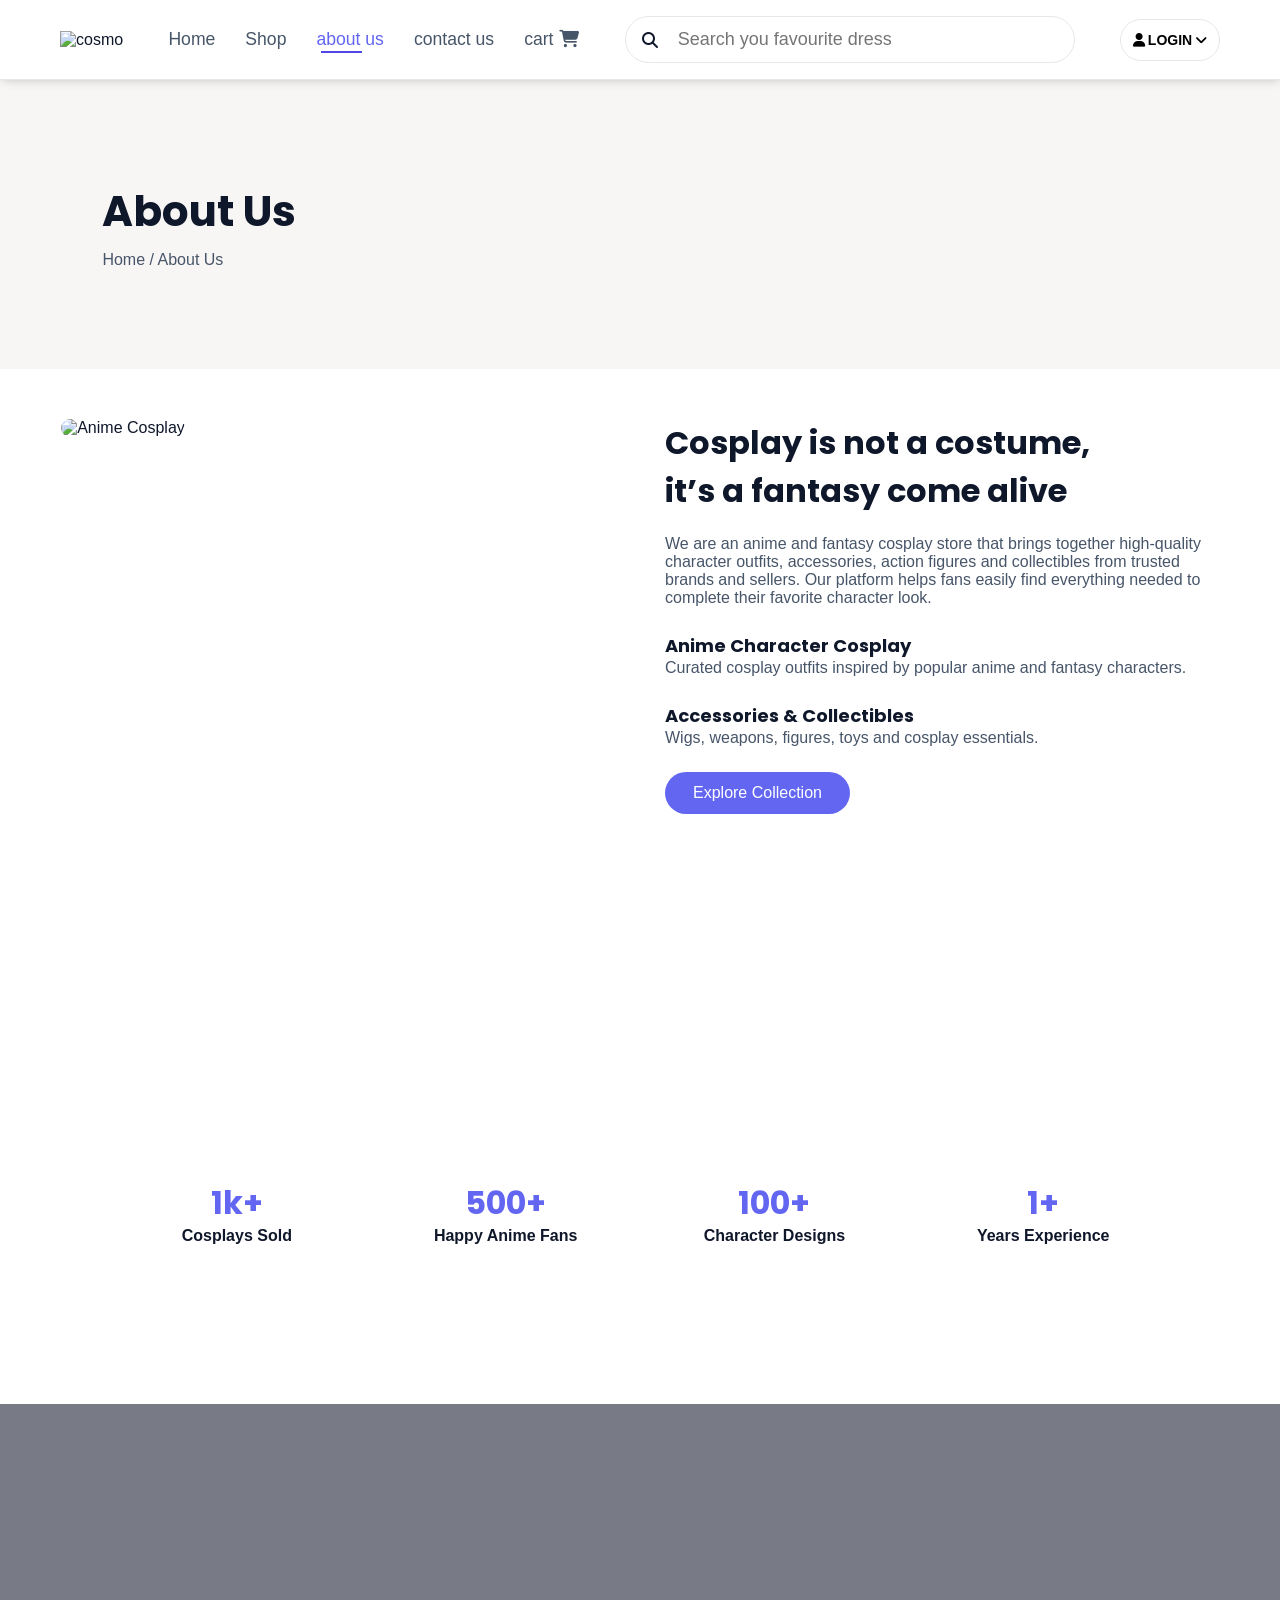
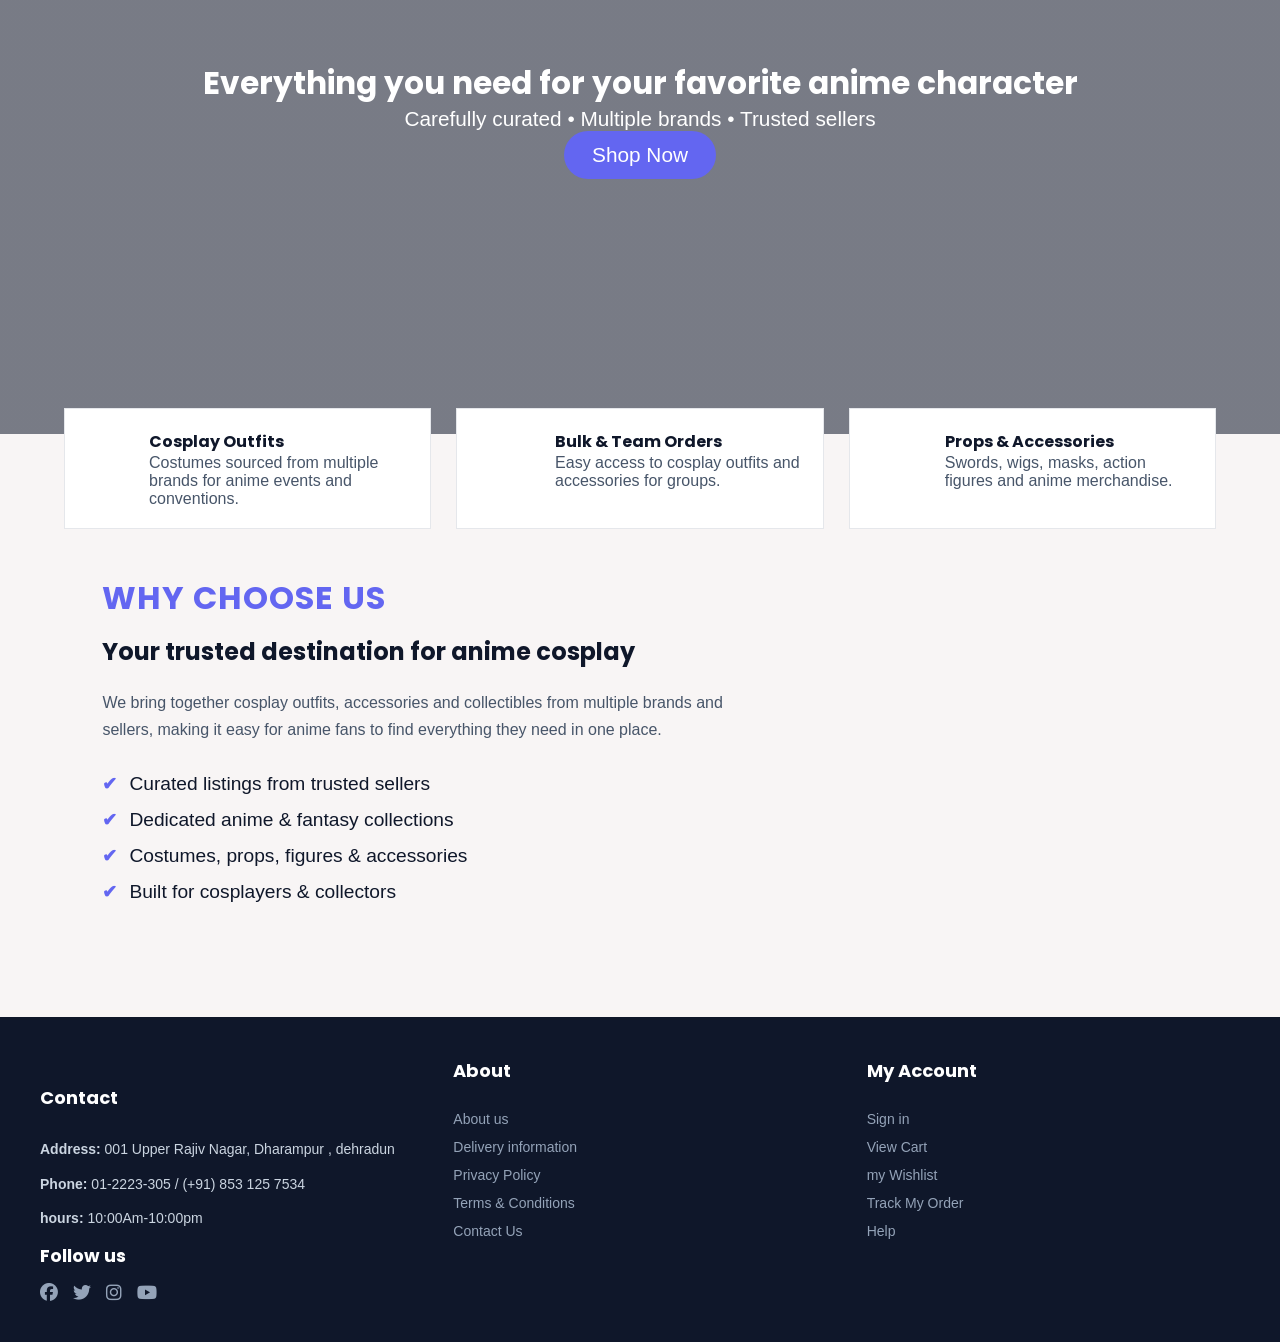
==== commit af3815a5: "Update about.html" ====
--- a/about.html
+++ b/about.html
@@ -71,7 +71,7 @@
 <section class="about-main-container">
   <div class="about-main">
   <div class="about-image">
-    <img src="images/aboutus-img.png" alt="Anime Cosplay">
+    <img src="images/aboutus-img.jpg" alt="Anime Cosplay">
   </div>
   <div class="about-text">
     <h2>Cosplay is not a costume,<br>it’s a fantasy come alive</h2>
@@ -269,4 +269,5 @@
 
 </body>
 <script src="script.js"></script>
-</html>+
+</html>
--- a/styles.css
+++ b/styles.css
@@ -231,7 +231,7 @@
   /* HERO SECTION */
 .hero-container {
   width: 100%;
-  min-height: 85vh;
+  height: auto;
   background: linear-gradient(
     135deg,
     #f8f5f5 0%,
@@ -250,7 +250,7 @@
   align-items: center;
   justify-content: space-between;
   gap: 40px;
-  padding: 0 8%;
+  padding: 4% 8%;
 }
 
 .hero-content {
@@ -342,10 +342,11 @@
   .category-container{
       background-color: var(--bg-section);
       width: 100%;
-      height: 60vh;
+      height: auto;
       text-align: center;
       overflow: hidden;    
       position: relative;
+      padding: 20px 0px;
     }
 .category-viewport{
         width: 100%;
@@ -409,7 +410,7 @@
 }
 .jump-btns{
     position: absolute;
-    bottom: 20px;
+    bottom: 0;
     left: 45%;
     display: flex;
     align-items: center;
@@ -437,7 +438,7 @@
     width: 100%;
     display: flex;
     flex-direction: column;
-    gap: 2rem;
+    gap: 1rem;
     background-color: var(--bg-main);
   }
   
@@ -456,7 +457,7 @@
   
   #product-section .product-container {
     width: 100%;
-    height: 125vh;
+    height: auto;
     display: grid;
     grid-template-columns: 1.5fr 4fr;
     gap: 20px;
@@ -651,6 +652,7 @@
     bottom: 5px;
     left: 5%;
     width: 90%;
+    justify-content: space-between;
   }
   
   .product-card .btns button {
@@ -661,7 +663,7 @@
   .product-card .btns button:nth-child(1) {
 background-color: #ff8c0080;
   }
-  
+ 
   .product-card button:hover {
     border: 0;
     background-color: #ff8c0080;
@@ -674,8 +676,9 @@
     background-position: 0 75%;
     background-repeat: no-repeat;
     background-size: cover;
-    height: 50vh;
+   height: auto;
     margin: 0px 20px 40px;
+    padding: 40px 0px;
     border-radius: 30px;
     display: flex;
     justify-content: center;
@@ -845,7 +848,7 @@
 
 /* CONTENT (30%) */
 .newproduct-content {
-  height: 30%;
+  height: 20%;
   padding: 12px;
   display: flex;
   flex-direction: column;
@@ -878,49 +881,90 @@
 
 
 
-footer{
-    display: flex;
-    justify-content: space-between;
-    flex-wrap: wrap;
-    padding: 20px 60px;
-    background-color: var(--text-main);
-    color: var(--bg-main);
-  }
-  footer .appbtn{
-    display: flex;
-    align-items: center;
-    margin: 10px 0px;
-    gap: 5px;
-  }
-  footer button{
-  color: black;
-  border: 1px solid #088178;
-  border-radius: 3px;
-  }
-  footer .col{
-    display: flex;
-    flex-direction: column;
-    align-items: flex-start;
-    margin-bottom: 20px;
-    margin-left: 30px;
-    gap: 10px;
-  }
-  footer img{
-    width: 100px;
-    margin-bottom: 10px;
-  }
-  footer a{
-    text-decoration: none;
-    color: grey;
-  }
-  footer h4{
-    margin: 20px 0px;
-  }
-  footer .copyright{
-    width: 100%;
-    text-align: center;
-    margin-top: 30px;
-  }
+/* =======================
+   FOOTER STYLING
+======================= */
+
+footer {
+  background-color: var(--text-main);
+  color: var(--bg-main);
+  padding: 60px 80px;
+  display: flex;
+  justify-content: space-between;
+  flex-wrap: wrap;
+  gap: 40px;
+}
+
+/* Footer Columns */
+footer .col {
+  flex: 1 1 220px;
+  display: flex;
+  flex-direction: column;
+  gap: 12px;
+}
+
+/* Logo */
+footer img {
+  width: 120px;
+  margin-bottom: 15px;
+}
+
+/* Headings */
+footer h4 {
+  font-size: 18px;
+  margin-bottom: 15px;
+  color: #ffffff;
+}
+
+/* Paragraph Text */
+footer p {
+  font-size: 14px;
+  color: #cbd5e1;
+  line-height: 1.6;
+}
+
+/* Links */
+footer a {
+  text-decoration: none;
+  font-size: 14px;
+  color: #94a3b8;
+  transition: 0.3s ease;
+}
+
+footer a:hover {
+  color: #ffffff;
+  transform: translateX(4px);
+}
+
+/* Social Icons */
+footer .icons {
+  display: flex;
+  gap: 15px;
+  margin-top: 10px;
+}
+
+footer .icons i {
+  font-size: 18px;
+  cursor: pointer;
+  transition: 0.3s ease;
+  color: #94a3b8;
+}
+
+footer .icons i:hover {
+  color: var(--accent);
+  transform: scale(1.2);
+}
+
+/* Copyright Section */
+footer .copyright {
+  width: 100%;
+  text-align: center;
+  margin-top: 50px;
+  font-size: 14px;
+  color: #94a3b8;
+  border-top: 1px solid #334155;
+  padding-top: 20px;
+}
 
 /* =====================================================
    TABLET RESPONSIVE (max-width: 992px)
@@ -929,7 +973,7 @@
 @media (max-width: 992px) {
 
   .section-padding {
-    padding: 30px;
+    padding: 20px;
   }
 
   /* NAVBAR */
@@ -940,9 +984,17 @@
   .searchbar {
     display: none;
   }
+  
+.logo img {
+    width: 70px;
+}
 
   .navcontent ul {
     gap: 20px;
+  }
+  .navcontent ul li{
+    gap: 20px;
+    font-size: 0.9rem;
   }
 
   /* HERO */
@@ -1000,14 +1052,18 @@
   }
   #product-section .poster {
     display: flex;
-    height: 40vh;
+    height: 30vh;
+    padding: 0;
+  }
+  #product-section .subposter{
+    padding: 1rem;
   }
   #product-section .poster-image img {
-    width: 260px;
+    width: 230px;
     right: 5%;
   }
   .subposter h1 {
-    font-size: 10.5rem;
+    font-size: 4.5rem;
   }
   #product-section .subposter2 {
     display: none;
@@ -1015,11 +1071,12 @@
 
   #product-section .subcontainer {
     grid-template-columns: repeat(2, 1fr);
+    padding-bottom: 30px;
   }
 
   .product-card {
     width: 100%;
-    height: 450px;
+    height: 100%;
   }
   .product-card .product-image{
     height: 80%;
@@ -1032,7 +1089,7 @@
   }
   .slide-btns {
     position: absolute;
-    right: 10px;
+    right: 45%;
     bottom: 0px;
     top: unset;
     left: unset;
@@ -1040,7 +1097,8 @@
   } 
   /* BANNER */
   .banner {
-    height: 40vh;
+    height: 30vh;
+    margin: 0;
     background-position: center;
   }
 
@@ -1075,6 +1133,7 @@
 
   .newproduct-card {
     width: 45%;
+    height: 500px;
   }
 
   /* FOOTER */
@@ -1082,6 +1141,7 @@
     padding: 30px;
     gap: 20px;
   }
+ 
 }
 
 
@@ -1089,14 +1149,16 @@
   @media (max-width: 576px) {
 
     .section-padding {
-      padding: 20px;
+      padding: 10px;
     }
   
     /* NAVBAR */
     .navbar {
       padding: 0 20px;
     }
-
+.dropdown-menu{
+  display: none;
+}
 .hamburger {
   display: block;
   cursor: pointer;
@@ -1163,8 +1225,11 @@
     }
     .categories{
       gap: 10px;
-  }
-  
+      overflow-x: scroll;
+  }
+  .jump-btns{
+    display: none;
+  }
   .cat-card{
       width: 150px;
   height: 150px;
@@ -1177,18 +1242,36 @@
 }
     /* PRODUCT SECTION */
     #product-section .poster-image img {
-      width: 200px;
+      width: 130px;
       right: 0;
     }
+
   .subposter h1{
-    font-size: 3.5rem;
-  }
+    font-size: 2.5rem;
+  }
+  
+  .poster-content h2 {
+    font-size: 1.2rem;
+  }
+  
+#product-section .products {
+  border-radius: 0;
+padding: 0;
+}
     #product-section .subcontainer {
       grid-template-columns: 1fr;
+      padding: 0;
+      padding-bottom: 30px;
     }
     #product-section > h2 {
-      font-size: 1.7rem;
-  }
+      font-size: 1.4rem;
+  }
+  
+  .cat-card:hover{
+    transform: translateY(-2px);
+    box-shadow: none;
+  }
+  
   
     /* BANNER */
     .banner {
@@ -1223,6 +1306,13 @@
       flex-direction: column;
       padding: 20px;
     }
+    footer .col {
+      width: 100%;
+    }
+  
+    footer img {
+      width: 100px;
+    }
   
   }
   
@@ -1279,7 +1369,6 @@
   display: grid;
   grid-template-columns: 260px 1fr;
   gap: 30px;
-  padding: 0 50px 40px;
 }
 
 /* ================= FILTER PANEL ================= */
@@ -1474,9 +1563,11 @@
 
   .shop-section {
     grid-template-columns: 1fr;
-    padding: 0 20px 40px;
     position: relative;
   }
+  .shop-section .shop-collection {
+    padding: 20;
+    }
   .mobile-filter{
     display: block;
     min-height: 60px;
@@ -1503,13 +1594,12 @@
 
   .shop-collection .shop-container {
     grid-template-columns: repeat(2, minmax(200px, 1fr));
-    gap: 20px;
+    gap: 15px;
   }
 }
 
 
 @media (max-width: 576px) {
-
   .shop-hero {
     height: 20vh;
     padding: 0 20px;
@@ -1537,8 +1627,7 @@
   }
 
   .shop-section {
-    padding: 0 15px 30px;
-    gap: 20px;
+    gap: 15px;
     position: relative;
   }
   .filter-head img{
@@ -1563,7 +1652,7 @@
   }
 
 .shop-section .shop-collection {
-    padding: 0;
+  padding: 0;
     border-radius: 14px;
   }
 
@@ -1590,10 +1679,16 @@
   }
 }
 
-
+@media (max-width: 480px) {
+
+  .shop-collection .shop-container {
+    grid-template-columns: repeat(2, minmax(130px, 1fr));
+    gap: 10px;
+  }
+}
 /* ================= ABOUT HERO (LIGHT) ================= */
 .about-hero {
-  background: url("images/aboutus-hero.png") center top/cover;
+  background: url("images/aboutus-hero.jpg") center top/cover;
   background-repeat: no-repeat;
   padding: 100px 8%;
 }
@@ -2142,7 +2237,7 @@
     font-size: 0.95rem;
   }
 
-  /* CARDS */
+  /* CARDemon slayer */
   .cards-grid {
     padding: 40px 5%;
     gap: 20px;
@@ -2561,11 +2656,12 @@
   .product-subimages {
     margin-top: 15px;
     justify-content: center;
-    gap: 20px;
+    gap: 10px;
+    flex-wrap: nowrap;
   }
 
   .product-subimages img {
-    height: 95px;
+    height: 90px;
   }
 
   .product-header {
